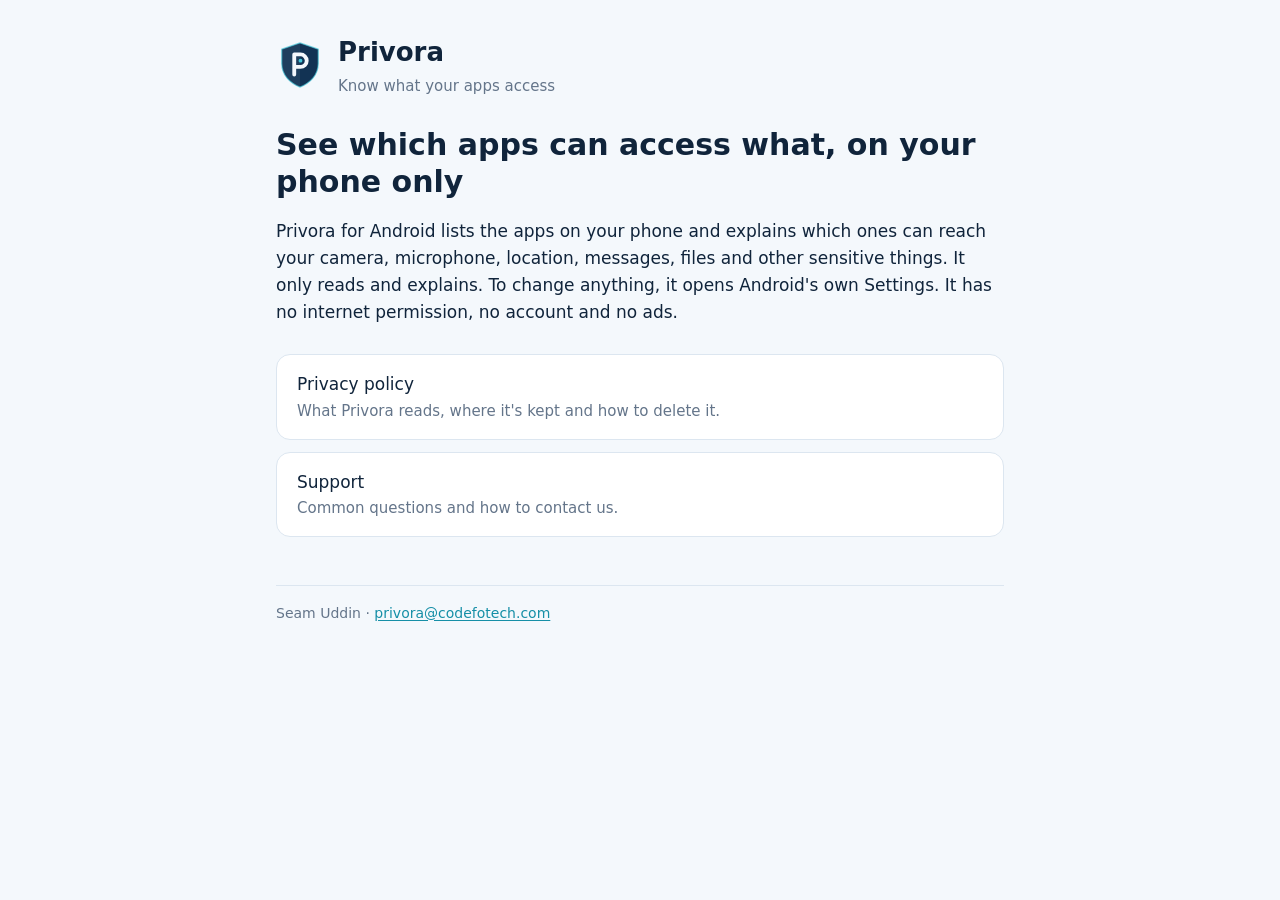
==== index.html @ b791dbe6 "Add the Privora website: privacy policy, support and landing page Static pages for https://privora.c" ====
<!doctype html>
<html lang="en">
<head>
  <meta charset="utf-8">
  <meta name="viewport" content="width=device-width, initial-scale=1">
  <title>Privora</title>
  <meta name="description" content="Privora for Android explains which apps on your phone can access your camera, location, messages and more, entirely on your phone.">
  <link rel="stylesheet" href="assets/site.css">
</head>
<body>
<main>
  <header class="brand">
    <svg viewBox="0 0 100 100" aria-hidden="true">
      <path fill="#123354" d="M50,4 L88,17 L88,47 C88,71 71,88 50,96 C29,88 12,71 12,47 L12,17 Z"/>
      <path fill="#ffffff" fill-opacity="0.06" d="M50,4 L12,17 L12,47 C12,71 29,88 50,96 Z"/>
      <path fill="none" stroke="#42C6D9" stroke-opacity="0.65" stroke-width="2.5" stroke-linejoin="round" d="M50,4 L88,17 L88,47 C88,71 71,88 50,96 C29,88 12,71 12,47 L12,17 Z"/>
      <path fill="none" stroke="#F4F8FC" stroke-width="8" stroke-linecap="round" stroke-linejoin="round" d="M38,70 L38,28 L51,28 A13,13 0 0,1 51,54 L38,54"/>
      <circle cx="51" cy="41" r="4" fill="#42C6D9"/>
    </svg>
    <div>
      <div class="name">Privora</div>
      <div class="tag">Know what your apps access</div>
    </div>
  </header>

  <h1>See which apps can access what, on your phone only</h1>
  <p>Privora for Android lists the apps on your phone and explains which ones can reach your camera, microphone, location, messages, files and other sensitive things. It only reads and explains. To change anything, it opens Android's own Settings. It has no internet permission, no account and no ads.</p>

  <nav class="links" aria-label="Pages">
    <a href="privacy-policy/">Privacy policy<span>What Privora reads, where it's kept and how to delete it.</span></a>
    <a href="support/">Support<span>Common questions and how to contact us.</span></a>
  </nav>

  <footer>Seam Uddin · <a href="mailto:privora@codefotech.com">privora@codefotech.com</a></footer>
</main>
</body>
</html>
---- assets/site.css ----
/* Privora public pages. System fonts only, no scripts, no trackers. Deep Ocean colors. */
:root {
  --bg: #f4f8fc;
  --surface: #ffffff;
  --text: #10243b;
  --text-2: #64758a;
  --accent: #168fa7;
  --border: #dce6f0;
  --note: #eaf1f8;
  color-scheme: light dark;
}

@media (prefers-color-scheme: dark) {
  :root {
    --bg: #071426;
    --surface: #0b1f36;
    --text: #f4f8fc;
    --text-2: #a8b9cc;
    --accent: #42c6d9;
    --border: #203b56;
    --note: #123354;
  }
}

* { box-sizing: border-box; }

body {
  margin: 0;
  background: var(--bg);
  color: var(--text);
  font: 17px/1.6 system-ui, -apple-system, "Segoe UI", Roboto, "Helvetica Neue", Arial, sans-serif;
}

main { max-width: 760px; margin: 0 auto; padding: 32px 16px 64px; }

header.brand { display: flex; align-items: center; gap: 14px; margin-bottom: 8px; }
header.brand svg { width: 48px; height: 48px; flex: none; }
header.brand .name { font-size: 26px; font-weight: 650; }
header.brand .tag { color: var(--text-2); font-size: 15px; }

h1 { font-size: 30px; line-height: 1.25; margin: 28px 0 4px; }
h2 { font-size: 21px; margin: 36px 0 8px; }
h3 { font-size: 17px; margin: 22px 0 4px; }
p, li { max-width: 68ch; }
.meta { color: var(--text-2); font-size: 15px; margin: 0 0 24px; }

a { color: var(--accent); text-underline-offset: 2px; }

.summary {
  background: var(--note);
  border: 1px solid var(--border);
  border-radius: 14px;
  padding: 16px 20px;
  margin: 20px 0;
}
.summary ul { margin: 0; padding-left: 20px; }

table { border-collapse: collapse; width: 100%; margin: 12px 0; font-size: 15px; }
th, td { text-align: left; vertical-align: top; padding: 10px 12px; border-bottom: 1px solid var(--border); }
th { color: var(--text-2); font-weight: 600; }
.table-wrap { overflow-x: auto; }
code { font-size: 14px; overflow-wrap: anywhere; }

nav.links { display: grid; gap: 12px; margin: 28px 0; }
nav.links a {
  display: block;
  background: var(--surface);
  border: 1px solid var(--border);
  border-radius: 14px;
  padding: 16px 20px;
  text-decoration: none;
  color: var(--text);
}
nav.links a span { display: block; color: var(--text-2); font-size: 15px; }

footer { margin-top: 48px; color: var(--text-2); font-size: 14px; border-top: 1px solid var(--border); padding-top: 16px; }
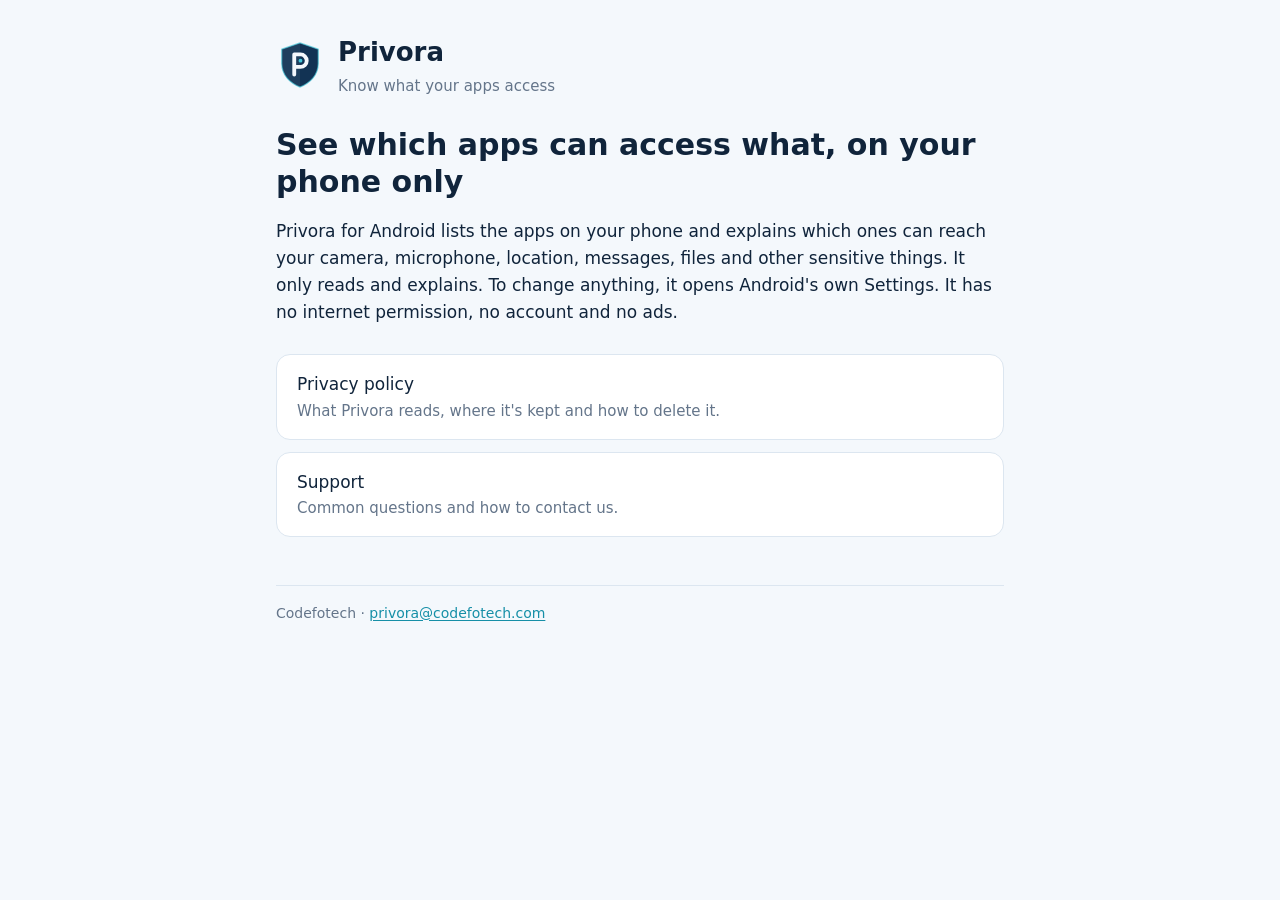
==== commit 8690b358: "Show Codefotech as the publisher The owner asked for the pages to name Codefotech instead of a perso" ====
--- a/index.html
+++ b/index.html
@@ -31,7 +31,7 @@
     <a href="support/">Support<span>Common questions and how to contact us.</span></a>
   </nav>
 
-  <footer>Seam Uddin · <a href="mailto:privora@codefotech.com">privora@codefotech.com</a></footer>
+  <footer>Codefotech · <a href="mailto:privora@codefotech.com">privora@codefotech.com</a></footer>
 </main>
 </body>
 </html>
